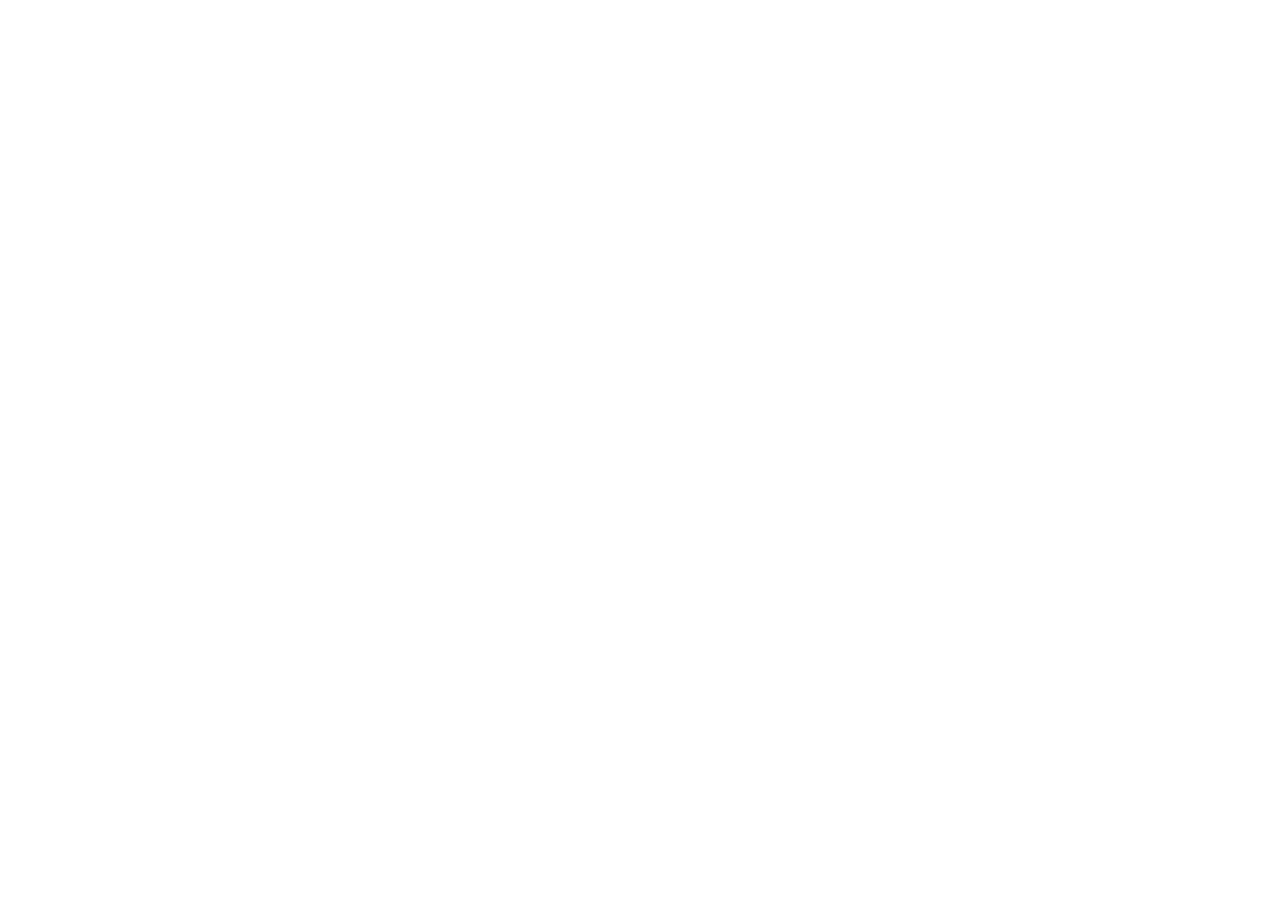
==== frontend-1-practice/index.html @ 8a83124d "Initial commit" ====
<!DOCTYPE html>
<html lang="ru">
  <head>
    <meta charset="UTF-8" />
    <meta name="viewport" content="width=device-width, initial-scale=1.0" />
    <title>Выбор даты и времени</title>
    <link rel="stylesheet" href="styles.css" />
  </head>
  <body>
    <!--
      ЗАДАНИЕ
      ========
      Сверстать страницу выбора даты и времени по своему макету.

      Пока это только вёрстка. Никакого JavaScript — ни кликов,
      ни переходов, ни выбора дня. Всё статично.

      Стили пишите в styles.css. Разметку — здесь.
    -->

    <div class="page">
      <!-- Начните отсюда. Разметьте шапку, основную область
           с календарём и слотами, подвал. -->
    </div>
  </body>
</html>
---- frontend-1-practice/styles.css ----
/* Стили страницы.
   Пишите здесь. */

* {
  margin: 0;
  padding: 0;
  box-sizing: border-box;
}

body {
  min-height: 100vh;
  font-family: sans-serif;
}
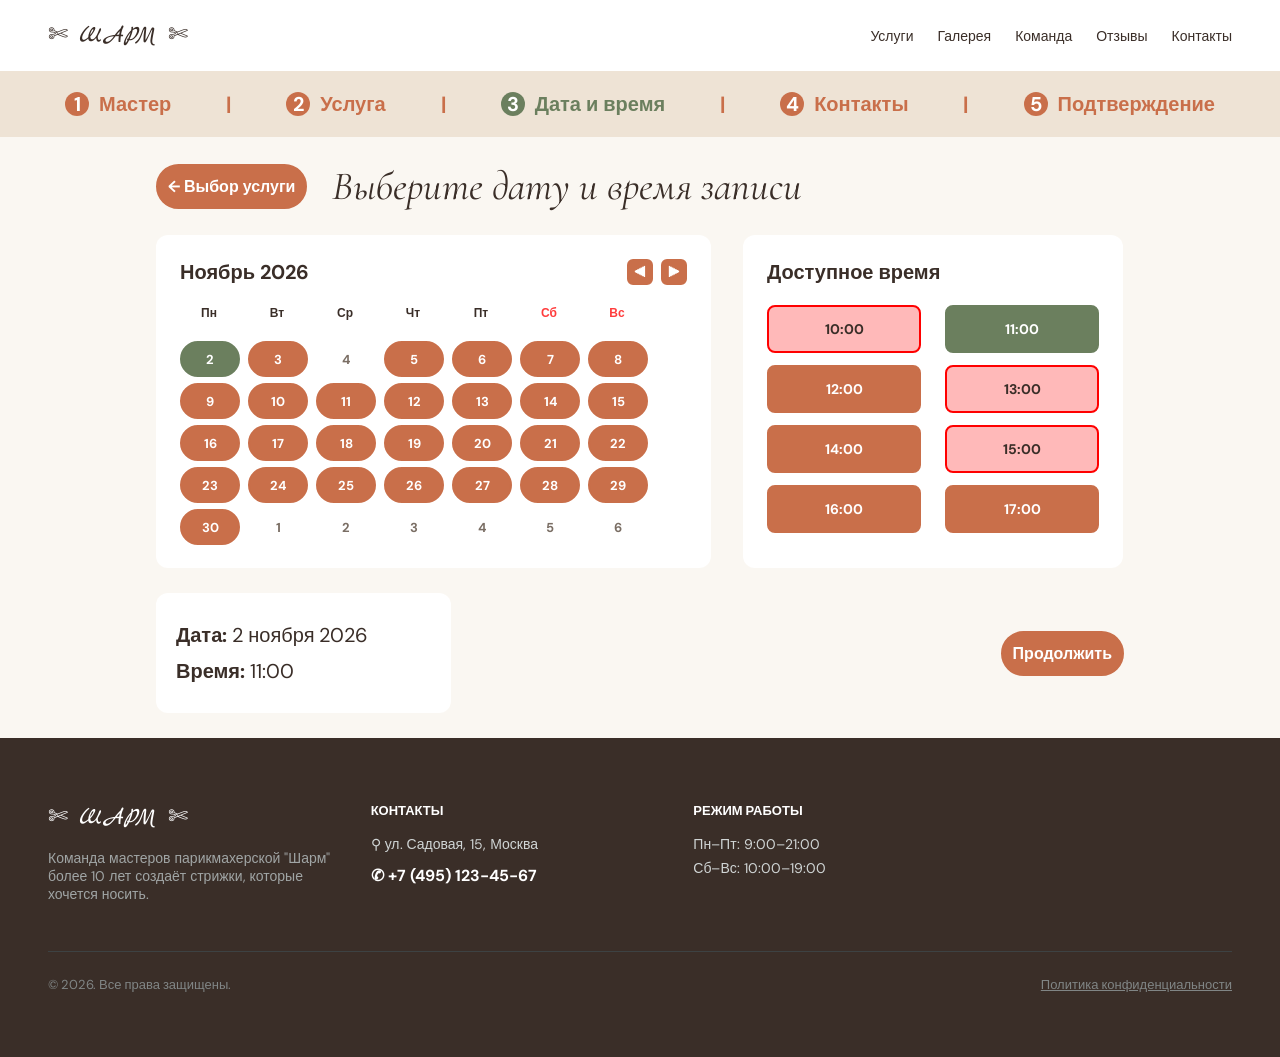
==== commit bfa29713: "Задание 1. HTML/CSS" ====
--- a/frontend-1-practice/index.html
+++ b/frontend-1-practice/index.html
@@ -5,22 +5,207 @@
     <meta name="viewport" content="width=device-width, initial-scale=1.0" />
     <title>Выбор даты и времени</title>
     <link rel="stylesheet" href="styles.css" />
+    <link rel="preconnect" href="https://fonts.googleapis.com">
+    <link rel="preconnect" href="https://fonts.gstatic.com" crossorigin>
+    <link href="https://fonts.googleapis.com/css2?family=Marck+Script&display=swap" rel="stylesheet">
+    <link rel="preconnect" href="https://fonts.googleapis.com">
+    <link rel="preconnect" href="https://fonts.gstatic.com" crossorigin>
+    <link href="https://fonts.googleapis.com/css2?family=DM+Sans:ital,opsz,wght@0,9..40,100..1000;1,9..40,100..1000&display=swap" rel="stylesheet">
+    <link rel="preconnect" href="https://fonts.googleapis.com">
+    <link rel="preconnect" href="https://fonts.gstatic.com" crossorigin>
+    <link href="https://fonts.googleapis.com/css2?family=Cormorant+Garamond:ital,wght@0,300..700;1,300..700&display=swap" rel="stylesheet">
   </head>
+
+
   <body>
-    <!--
-      ЗАДАНИЕ
-      ========
-      Сверстать страницу выбора даты и времени по своему макету.
-
-      Пока это только вёрстка. Никакого JavaScript — ни кликов,
-      ни переходов, ни выбора дня. Всё статично.
-
-      Стили пишите в styles.css. Разметку — здесь.
-    -->
-
     <div class="page">
-      <!-- Начните отсюда. Разметьте шапку, основную область
-           с календарём и слотами, подвал. -->
+      <header class="header">
+        <div class="logo">
+          <span class="logo-header">✄ ШАРМ ✄</span>
+        </div>
+        <nav class="links">
+          <div class="nav-item">
+            <a href="#">Услуги</a>
+          </div>
+          <div class="nav-item">
+            <a href="#">Галерея</a>
+          </div>
+          <div class="nav-item">
+            <a href="#">Команда</a>
+          </div>
+          <div class="nav-item">
+            <a href="#">Отзывы</a>
+          </div>
+          <div class="nav-item">
+            <a href="#">Контакты</a>
+          </div>
+        </nav>
+      </header>
+
+
+      <main class="main">
+        <div class="stages">
+          <div class="stage">
+            <span class="number-stage">1</span>
+            <span>Мастер</span>
+          </div>
+          <p>|</p>
+          <div class="stage">
+            <span class="number-stage">2</span>
+            <span>Услуга</span>
+          </div>
+          <p>|</p>
+          <div class="stage">
+            <span class="number-active-stage">3</span>
+            <span class="name-active-stage">Дата и время</span>
+          </div>
+          <p>|</p>
+          <div class="stage">
+            <span class="number-stage">4</span>
+            <span>Контакты</span>
+          </div>
+          <p>|</p>
+          <div class="stage">
+            <span class="number-stage">5</span>
+            <span>Подтверждение</span>
+          </div>
+        </div>
+        <div class="working-area">
+          <div class="info">
+            <div class="first-wa">
+              <a href="#" class="button-link">
+                <button class="system-button">← Выбор услуги</button>
+              </a>
+              <p class="header-wa">Выберите дату и время записи</p>
+            </div>
+            <div class="second-wa">
+              <div class="calendar">
+                <div class="calendar-header">
+                  <p class="name-month">Ноябрь 2026</p>
+                  <div class="month-buttons">
+                    <button class="button-arrow">⯇</button>
+                    <button class="button-arrow">⯈</button>
+                  </div>
+                </div>
+                <div class="name-days">
+                  <p class="day">Пн</p>
+                  <p class="day">Вт</p>
+                  <p class="day">Ср</p>
+                  <p class="day">Чт</p>
+                  <p class="day">Пт</p>
+                  <p class="day weekend">Сб</p>
+                  <p class="day weekend">Вс</p>
+                </div>
+                <div class="weeks">
+                  <div class="week">
+                    <button class="selected-day">2</button>
+                    <button class="active-day">3</button>
+                    <button class="inactive-day">4</button>
+                    <button class="active-day">5</button>
+                    <button class="active-day">6</button>
+                    <button class="active-day">7</button>
+                    <button class="active-day">8</button>
+                  </div>
+                  <div class="week">
+                    <button class="active-day">9</button>
+                    <button class="active-day">10</button>
+                    <button class="active-day">11</button>
+                    <button class="active-day">12</button>
+                    <button class="active-day">13</button>
+                    <button class="active-day">14</button>
+                    <button class="active-day">15</button>
+                  </div>
+                  <div class="week">
+                    <button class="active-day">16</button>
+                    <button class="active-day">17</button>
+                    <button class="active-day">18</button>
+                    <button class="active-day">19</button>
+                    <button class="active-day">20</button>
+                    <button class="active-day">21</button>
+                    <button class="active-day">22</button>
+                  </div>
+                  <div class="week">
+                    <button class="active-day">23</button>
+                    <button class="active-day">24</button>
+                    <button class="active-day">25</button>
+                    <button class="active-day">26</button>
+                    <button class="active-day">27</button>
+                    <button class="active-day">28</button>
+                    <button class="active-day">29</button>
+                  </div>
+                  <div class="week">
+                    <button class="active-day">30</button>
+                    <button class="inactive-day">1</button>
+                    <button class="inactive-day">2</button>
+                    <button class="inactive-day">3</button>
+                    <button class="inactive-day">4</button>
+                    <button class="inactive-day">5</button>
+                    <button class="inactive-day">6</button>
+                  </div>
+                </div>
+              </div>
+              <div class="time">
+                <p class="header-time">Доступное время</p>
+                <div class="lines-time">
+                  <div class="line-time">
+                    <button class="inactive-time">10:00</button>
+                    <button class="selected-time">11:00</button>
+                  </div>
+                  <div class="line-time">
+                    <button class="active-time">12:00</button>
+                    <button class="inactive-time">13:00</button>
+                  </div>
+                  <div class="line-time">
+                    <button class="active-time">14:00</button>
+                    <button class="inactive-time">15:00</button>
+                  </div>
+                  <div class="line-time">
+                    <button class="active-time">16:00</button>
+                    <button class="active-time">17:00</button>
+                  </div>
+                </div>
+              </div>
+            </div>
+            <div class="third-wa">
+              <div class="date-time">
+                <p><span class="header-date-time">Дата: </span>2 ноября 2026</p>
+                <p><span class="header-date-time">Время: </span>11:00</p>
+              </div>
+              <a href="#" class="button-link">
+                <button class="system-button">Продолжить</button>
+              </a>
+            </div>
+          </div>
+        </div>
+      </main>
+
+
+      <footer class="footer">
+        <div class="footer-top">
+          <div class="footer-top-left">
+            <span class="logo-footer">✄ ШАРМ ✄</span>
+            <p class="text-description">Команда мастеров парикмахерской "Шарм" более 10 лет создаёт стрижки, которые хочется носить.</p>
+          </div>
+          <div class="footer-top-middle">
+            <p class="header-footer-coloumn">Контакты</p>
+            <div class="contacts">
+              <a href="#" class="address">⚲ ул. Садовая, 15, Москва</a>
+              <a href="#" class="phone">✆ +7 (495) 123-45-67</a>
+            </div>
+          </div>
+          <div class="footer-top-right">
+            <p class="header-footer-coloumn">Режим работы</p>
+            <div class="operating-hours">
+              <p>Пн–Пт: 9:00–21:00</p>
+              <P>Сб–Вс: 10:00–19:00</p>
+            </div>
+          </div>
+        </div>
+        <div class="footer-bottom">
+          <p class="footer-bottom-left">© 2026. Все права защищены.</p>
+          <a href="#" class="footer-bottom-right">Политика конфиденциальности</a>
+        </div>
+      </footer>
     </div>
   </body>
 </html>
--- a/frontend-1-practice/styles.css
+++ b/frontend-1-practice/styles.css
@@ -1,6 +1,3 @@
-/* Стили страницы.
-   Пишите здесь. */
-
 * {
   margin: 0;
   padding: 0;
@@ -9,5 +6,503 @@
 
 body {
   min-height: 100vh;
-  font-family: sans-serif;
-}
+  font-family: 'DM Sans', sans-serif;
+  background-color: #3A2E28;
+  display: inline-block; 
+  min-width: 100%;
+}
+
+.page {
+  min-height: 100vh;
+}
+
+.header {
+  display: flex;
+  padding: 20px 48px;
+  justify-content: space-between;
+  align-items: center;
+  background-color: #FFFFFF;
+  color: #3A2E28;
+}
+
+.logo-header {
+  font-family: 'Marck Script';
+  font-size: 24px;
+  min-width: 158px;
+  white-space: nowrap;
+}
+
+.links {
+  display: flex;
+  gap: 24px;
+}
+
+.nav-item a {
+  color: #3A2E28;
+  text-decoration: none;
+  font-family: 'DM Sans', sans-serif;
+  font-size: 14px;
+}
+
+.main {
+  background-color: #FAF7F2;
+}
+
+.stages {
+  display: flex;
+  align-items: center;
+  flex-direction: row;
+  gap: 20px;
+  padding: 20px 30px;
+  justify-content: space-evenly;
+  background-color: #EEE3D5;
+  color: #C96F4A;
+  font-size: 20px;
+  font-weight: bold;
+  white-space: nowrap;
+}
+
+.stage {
+  display: flex;
+  align-items: center;
+  flex-direction: row;
+  gap: 10px;
+}
+
+.number-stage {
+  display: flex;
+  justify-content: center;
+  align-items: center;
+  width: 24px;
+  height: 24px;
+  background-color: #C96F4A;
+  color: #FFFFFF; 
+  border-radius: 50%;
+}
+
+.number-active-stage {
+  display: flex;
+  justify-content: center;
+  align-items: center;
+  width: 24px;
+  height: 24px;
+  background-color: #6B7F5E;
+  color: #FFFFFF; 
+  border-radius: 100px;
+}
+
+.name-active-stage {
+  color: #6B7F5E;
+}
+
+.working-area {
+  display: flex;
+  flex-direction: column;
+  align-items: center;
+}
+
+.info {
+  display: flex;
+  justify-content: space-between;
+  flex-direction: column;
+  align-items: flex-start;
+  padding: 25px;
+  gap: 25px;
+}
+
+.first-wa {
+  display: flex;
+  flex-direction: row;
+  justify-content: flex-start;
+  align-items: center;
+  gap: 25px;
+  white-space: nowrap;
+}
+
+.system-button {
+  display: flex;
+  justify-content: center;
+  align-items: center;
+  height: 45px;
+  background-color: #C96F4A;
+  border-radius: 100px;
+  padding: 10px;
+  border: 2px solid #C96F4A;
+  box-sizing: border-box;
+  cursor: pointer;
+  color: #FFFFFF; 
+  font-family: 'DM Sans', sans-serif;
+  font-size: 16px;
+  font-weight: bold;
+}
+
+.system-button:hover, .active-day:hover, .button-arrow:hover, .active-time:hover {
+  background-color: #FFAB88;
+}
+
+.system-button:active, .active-day:active, .button-arrow:active, .active-time:active {
+  background-color: #965337;
+}
+
+.button-link{
+  text-decoration: none;
+}
+
+.header-wa {
+  font-size: 40px;
+  font-family: 'Cormorant Garamond';
+  font-style: italic;
+  color: #3A2E28;
+}
+
+.second-wa {
+  width: 967px;
+  display: flex;
+  flex-direction: row;
+  align-items: center;
+  justify-content: space-between;
+  gap: 32px;
+}
+
+.calendar{
+  height: 333px;
+  width: 555px;
+  border-radius: 12px;
+  background-color: #FFFFFF;
+  padding: 24px;
+  display: flex;
+  flex-direction: column;
+  gap: 20px;
+}
+
+.calendar-header {
+  display: flex;
+  flex-direction: row;
+  align-items: center;
+  justify-content: space-between;
+}
+
+.name-month {
+  font-size: 20px;
+  color:#3A2E28;
+  font-weight: bold;
+}
+
+.month-buttons {
+  display: flex;
+  flex-direction: row;
+  align-items: center;
+  gap: 8px;
+}
+
+.button-arrow {
+  display: flex;
+  justify-content: center;
+  align-items: center;
+  height: 26px;
+  width: 26px;
+  background-color: #C96F4A;
+  border-radius: 6px;
+  border: 2px solid #C96F4A;
+  cursor: pointer;
+  color: #FFFFFF; 
+  font-family: 'DM Sans', sans-serif;
+  font-size: 13px;
+  font-weight: bold;
+}
+
+.name-days {
+  width: 507px;
+  display: flex;
+  flex-direction: row;
+  align-items: center;
+  justify-content: flex-start;
+  padding: 0px 11px;
+  gap: 32px;
+}
+
+.day {
+  width: 36px;
+  display: flex;
+  align-items: center;
+  justify-content: space-evenly;
+  color:#3A2E28;
+  font-size: 12px;
+  font-weight: bold;
+}
+
+.weekend {
+  color: #FF3C3C;
+}
+
+.weeks {
+    display: flex;
+    flex-direction: column;
+    align-items: flex-start;
+    gap: 6px;
+}
+
+.week {
+    display: flex;
+    align-items: center;
+    flex-direction: row;
+    gap: 8px;
+}
+
+.inactive-day {
+  display: flex;
+  justify-content: center;
+  align-items: center;
+  height: 36px;
+  width: 60px;
+  background-color: #FFFFFF;
+  border: 2px solid #FFFFFF;
+  cursor: not-allowed;
+  color: #7A6E64; 
+  font-family: 'DM Sans', sans-serif;
+  font-size: 13px;
+  font-weight: bold;
+}
+
+.active-day {
+  display: flex;
+  justify-content: center;
+  align-items: center;
+  height: 36px;
+  width: 60px;
+  background-color: #C96F4A;
+  border-radius: 100px;
+  border: 2px solid #C96F4A;
+  cursor: pointer;
+  color: #FFFFFF; 
+  font-family: 'DM Sans', sans-serif;
+  font-size: 13px;
+  font-weight: bold;
+}
+
+.selected-day {
+  display: flex;
+  justify-content: center;
+  align-items: center;
+  height: 36px;
+  width: 60px;
+  background-color: #6B7F5E;
+  border-radius: 100px;
+  border: 2px solid #6B7F5E;
+  color: #FFFFFF; 
+  font-family: 'DM Sans', sans-serif;
+  font-size: 13px;
+  font-weight: bold;
+}
+
+.time {
+  display: flex;
+  flex-direction: column;
+  align-items: flex-start;
+  gap: 20px;
+  height: 333px;
+  width: 380px;
+  background-color: #FFFFFF;
+  border-radius: 12px;
+  padding: 24px;
+  gap: 20px;
+}
+
+.lines-time {
+    display: flex;
+    flex-direction: column;
+    align-items: center;
+    gap: 12px;
+}
+
+.line-time {
+  display: flex;
+  flex-direction: row;
+  align-items: center;
+  gap: 24px;
+}
+
+.header-time {
+  color:#3A2E28;
+  font-size: 20px;
+  font-weight: bold;
+}
+
+.inactive-time {
+  display: flex;
+  justify-content: center;
+  align-items: center;
+  height: 48px;
+  width: 154px;
+  background-color: #FFB9B9;
+  border: 2px solid #FF0000;
+  border-radius: 8px;
+  cursor: not-allowed;
+  color: #3A2E28; 
+  font-family: 'DM Sans', sans-serif;
+  font-size: 14px;
+  font-weight: bold;
+}
+
+.active-time {
+  display: flex;
+  justify-content: center;
+  align-items: center;
+  height: 48px;
+  width: 154px;
+  background-color: #C96F4A;
+  border: 2px solid #C96F4A;
+  border-radius: 8px;
+  cursor: pointer;
+  color: #FFFFFF; 
+  font-family: 'DM Sans', sans-serif;
+  font-size: 14px;
+  font-weight: bold;
+}
+
+.selected-time {
+  display: flex;
+  justify-content: center;
+  align-items: center;
+  height: 48px;
+  width: 154px;
+  background-color: #6B7F5E;
+  border: 2px solid #6B7F5E;
+  border-radius: 8px;
+  color: #FFFFFF; 
+  font-family: 'DM Sans', sans-serif;
+  font-size: 14px;
+  font-weight: bold;
+}
+
+.third-wa {
+  width: 968px;
+  display: flex;
+  flex-direction: row;
+  align-items: center;
+  justify-content: space-between;
+}
+
+.date-time {
+  height: 120px;
+  width: 295px;
+  display: flex;
+  flex-direction: column;
+  align-items: flex-start;
+  justify-content: center;
+  gap: 10px;
+  background-color: #FFFFFF;
+  border-radius: 12px;
+  padding: 20px;
+  color: #3A2E28;
+  font-size: 20px;
+  white-space: nowrap;
+}
+
+.header-date-time {
+  font-weight: bold;
+}
+
+.footer {
+  background-color: #3A2E28;
+  padding: 64px 48px;
+  display: flex;
+  flex-direction: column;
+  gap: 48px;
+}
+
+.footer-top {
+  display: flex;
+  align-items: flex-start;
+  justify-content: flex-start;
+  gap: 40px;
+}
+
+.footer-top-left {
+  max-width: 282.67px;
+  display: flex;
+  flex-direction: column;
+  align-items: flex-start;
+  gap: 16px;
+  flex-shrink: 0;
+}
+
+.logo-footer{
+  color: #FFFFFF;
+  font-family: 'Marck Script';
+  font-size: 24px;
+  min-width: 158px;
+}
+
+.text-description {
+  color: #A0A5A5;
+  font-size: 14px;
+}
+
+.header-footer-coloumn {
+  color:#FFFFFF;
+  font-size: 13px;
+  font-weight: bold;
+  text-transform: uppercase;
+}
+
+.footer-top-middle {
+  display: flex;
+  flex-direction: column;
+  align-items: flex-start;
+  min-width: 282.67px;
+  gap: 16px;
+}
+
+.contacts {
+  display: flex;
+  flex-direction: column;
+  align-items: flex-start;
+  gap: 12px;
+}
+
+.address {
+  text-decoration: none;
+  color: #D0D5D5;
+  font-size: 14px;
+}
+
+.phone {
+  text-decoration: none;
+  color: #FFFFFF;
+  font-size: 16px;
+  font-weight: bold;
+}
+
+.footer-top-right {
+  display: flex;
+  flex-direction: column;
+  align-items: flex-start;
+  gap: 16px;
+  min-width: 282.67px;
+}
+
+.operating-hours {
+  display: flex;
+  flex-direction: column;
+  align-items: flex-start;
+  gap: 6px;
+  color: #D0D5D5;
+  font-size: 14px;
+}
+
+.footer-bottom {
+    display: flex;
+    justify-content: space-between;
+    align-items: center;
+    flex-direction: row;
+    padding-top: 24px;
+    border-top: 1px solid #3D4243;
+}
+
+.footer-bottom-left, .footer-bottom-right {
+  color: #808585;
+  font-size: 13px;
+  flex-shrink: 0;
+
+}
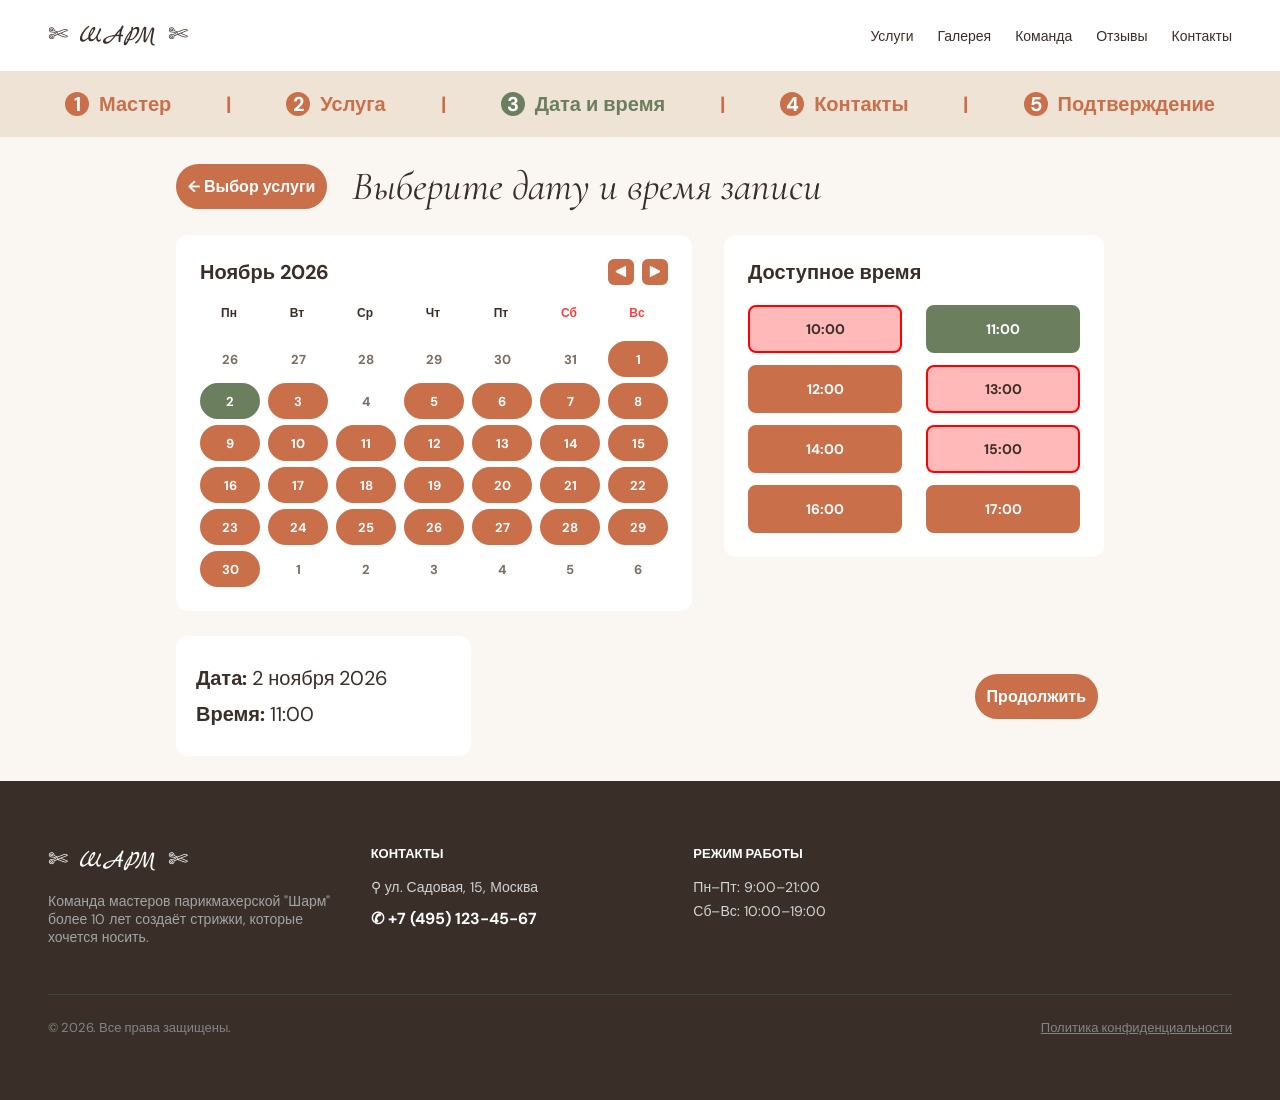
==== commit 0c3620f3: "Задание 1. HTML/CSS. Версия 2" ====
--- a/frontend-1-practice/index.html
+++ b/frontend-1-practice/index.html
@@ -73,15 +73,13 @@
         <div class="working-area">
           <div class="info">
             <div class="first-wa">
-              <a href="#" class="button-link">
-                <button class="system-button">← Выбор услуги</button>
-              </a>
-              <p class="header-wa">Выберите дату и время записи</p>
+              <button class="system-button">← Выбор услуги</button>
+              <h1 class="header-wa">Выберите дату и время записи</h1>
             </div>
             <div class="second-wa">
               <div class="calendar">
                 <div class="calendar-header">
-                  <p class="name-month">Ноябрь 2026</p>
+                  <h2 class="name-month">Ноябрь 2026</h2>
                   <div class="month-buttons">
                     <button class="button-arrow">⯇</button>
                     <button class="button-arrow">⯈</button>
@@ -98,70 +96,79 @@
                 </div>
                 <div class="weeks">
                   <div class="week">
-                    <button class="selected-day">2</button>
-                    <button class="active-day">3</button>
-                    <button class="inactive-day">4</button>
-                    <button class="active-day">5</button>
-                    <button class="active-day">6</button>
-                    <button class="active-day">7</button>
-                    <button class="active-day">8</button>
-                  </div>
-                  <div class="week">
-                    <button class="active-day">9</button>
-                    <button class="active-day">10</button>
-                    <button class="active-day">11</button>
-                    <button class="active-day">12</button>
-                    <button class="active-day">13</button>
-                    <button class="active-day">14</button>
-                    <button class="active-day">15</button>
-                  </div>
-                  <div class="week">
-                    <button class="active-day">16</button>
-                    <button class="active-day">17</button>
-                    <button class="active-day">18</button>
-                    <button class="active-day">19</button>
-                    <button class="active-day">20</button>
-                    <button class="active-day">21</button>
-                    <button class="active-day">22</button>
-                  </div>
-                  <div class="week">
-                    <button class="active-day">23</button>
-                    <button class="active-day">24</button>
-                    <button class="active-day">25</button>
-                    <button class="active-day">26</button>
-                    <button class="active-day">27</button>
-                    <button class="active-day">28</button>
-                    <button class="active-day">29</button>
-                  </div>
-                  <div class="week">
-                    <button class="active-day">30</button>
-                    <button class="inactive-day">1</button>
-                    <button class="inactive-day">2</button>
-                    <button class="inactive-day">3</button>
-                    <button class="inactive-day">4</button>
-                    <button class="inactive-day">5</button>
-                    <button class="inactive-day">6</button>
+                    <button class="button-day inactive-day" disabled>26</button>
+                    <button class="button-day inactive-day" disabled>27</button>
+                    <button class="button-day inactive-day" disabled>28</button>
+                    <button class="button-day inactive-day" disabled>29</button>
+                    <button class="button-day inactive-day" disabled>30</button>
+                    <button class="button-day inactive-day" disabled>31</button>
+                    <button class="button-day active-day">1</button>
+                  </div>
+                  <div class="week">
+                    <button class="button-day selected-day">2</button>
+                    <button class="button-day active-day">3</button>
+                    <button class="button-day inactive-day" disabled>4</button>
+                    <button class="button-day active-day">5</button>
+                    <button class="button-day active-day">6</button>
+                    <button class="button-day active-day">7</button>
+                    <button class="button-day active-day">8</button>
+                  </div>
+                  <div class="week">
+                    <button class="button-day active-day">9</button>
+                    <button class="button-day active-day">10</button>
+                    <button class="button-day active-day">11</button>
+                    <button class="button-day active-day">12</button>
+                    <button class="button-day active-day">13</button>
+                    <button class="button-day active-day">14</button>
+                    <button class="button-day active-day">15</button>
+                  </div>
+                  <div class="week">
+                    <button class="button-day active-day">16</button>
+                    <button class="button-day active-day">17</button>
+                    <button class="button-day active-day">18</button>
+                    <button class="button-day active-day">19</button>
+                    <button class="button-day active-day">20</button>
+                    <button class="button-day active-day">21</button>
+                    <button class="button-day active-day">22</button>
+                  </div>
+                  <div class="week">
+                    <button class="button-day active-day">23</button>
+                    <button class="button-day active-day">24</button>
+                    <button class="button-day active-day">25</button>
+                    <button class="button-day active-day">26</button>
+                    <button class="button-day active-day">27</button>
+                    <button class="button-day active-day">28</button>
+                    <button class="button-day active-day">29</button>
+                  </div>
+                  <div class="week">
+                    <button class="button-day active-day">30</button>
+                    <button class="button-day inactive-day" disabled>1</button>
+                    <button class="button-day inactive-day" disabled>2</button>
+                    <button class="button-day inactive-day" disabled>3</button>
+                    <button class="button-day inactive-day" disabled>4</button>
+                    <button class="button-day inactive-day" disabled>5</button>
+                    <button class="button-day inactive-day" disabled>6</button>
                   </div>
                 </div>
               </div>
               <div class="time">
-                <p class="header-time">Доступное время</p>
+                <h2 class="header-time">Доступное время</h2>
                 <div class="lines-time">
                   <div class="line-time">
-                    <button class="inactive-time">10:00</button>
-                    <button class="selected-time">11:00</button>
-                  </div>
-                  <div class="line-time">
-                    <button class="active-time">12:00</button>
-                    <button class="inactive-time">13:00</button>
-                  </div>
-                  <div class="line-time">
-                    <button class="active-time">14:00</button>
-                    <button class="inactive-time">15:00</button>
-                  </div>
-                  <div class="line-time">
-                    <button class="active-time">16:00</button>
-                    <button class="active-time">17:00</button>
+                    <button class="button-time inactive-time" disabled>10:00</button>
+                    <button class="button-time selected-time">11:00</button>
+                  </div>
+                  <div class="line-time">
+                    <button class="button-time active-time">12:00</button>
+                    <button class="button-time inactive-time" disabled>13:00</button>
+                  </div>
+                  <div class="line-time">
+                    <button class="button-time active-time">14:00</button>
+                    <button class="button-time inactive-time" disabled>15:00</button>
+                  </div>
+                  <div class="line-time">
+                    <button class="button-time active-time">16:00</button>
+                    <button class="button-time active-time">17:00</button>
                   </div>
                 </div>
               </div>
@@ -171,9 +178,7 @@
                 <p><span class="header-date-time">Дата: </span>2 ноября 2026</p>
                 <p><span class="header-date-time">Время: </span>11:00</p>
               </div>
-              <a href="#" class="button-link">
-                <button class="system-button">Продолжить</button>
-              </a>
+              <button class="system-button">Продолжить</button>
             </div>
           </div>
         </div>
@@ -197,7 +202,7 @@
             <p class="header-footer-coloumn">Режим работы</p>
             <div class="operating-hours">
               <p>Пн–Пт: 9:00–21:00</p>
-              <P>Сб–Вс: 10:00–19:00</p>
+              <p>Сб–Вс: 10:00–19:00</p>
             </div>
           </div>
         </div>
--- a/frontend-1-practice/styles.css
+++ b/frontend-1-practice/styles.css
@@ -7,13 +7,16 @@
 body {
   min-height: 100vh;
   font-family: 'DM Sans', sans-serif;
-  background-color: #3A2E28;
-  display: inline-block; 
-  min-width: 100%;
 }
 
 .page {
   min-height: 100vh;
+}
+
+h1, h2 {
+  margin: 0;
+  font-weight: inherit;
+  font-size: inherit;
 }
 
 .header {
@@ -34,6 +37,8 @@
 
 .links {
   display: flex;
+  flex-direction: row;
+  align-items: center;
   gap: 24px;
 }
 
@@ -144,8 +149,9 @@
   background-color: #965337;
 }
 
-.button-link{
-  text-decoration: none;
+.system-button:focus-visible, .active-day:focus-visible, .selected-day:focus-visible, .button-arrow:focus-visible, .active-time:focus-visible, .selected-time:focus-visible {
+  outline: 3px solid #6B7F5E;
+  outline-offset: 2px;
 }
 
 .header-wa {
@@ -156,23 +162,22 @@
 }
 
 .second-wa {
-  width: 967px;
-  display: flex;
-  flex-direction: row;
-  align-items: center;
+  display: flex;
+  flex-direction: row;
+  align-items: flex-start;
   justify-content: space-between;
   gap: 32px;
 }
 
 .calendar{
-  height: 333px;
-  width: 555px;
   border-radius: 12px;
   background-color: #FFFFFF;
   padding: 24px;
   display: flex;
   flex-direction: column;
   gap: 20px;
+  flex: 1;
+  min-width: 0;
 }
 
 .calendar-header {
@@ -212,7 +217,6 @@
 }
 
 .name-days {
-  width: 507px;
   display: flex;
   flex-direction: row;
   align-items: center;
@@ -236,63 +240,52 @@
 }
 
 .weeks {
-    display: flex;
-    flex-direction: column;
-    align-items: flex-start;
-    gap: 6px;
+  display: flex;
+  flex-direction: column;
+  align-items: flex-start;
+  gap: 6px;
 }
 
 .week {
-    display: flex;
-    align-items: center;
-    flex-direction: row;
-    gap: 8px;
-}
-
-.inactive-day {
+  display: flex;
+  align-items: center;
+  flex-direction: row;
+  gap: 8px;
+}
+
+.button-day {
   display: flex;
   justify-content: center;
   align-items: center;
   height: 36px;
   width: 60px;
+  font-family: 'DM Sans', sans-serif;
+  font-size: 13px;
+  font-weight: bold;
+}
+
+.inactive-day {
   background-color: #FFFFFF;
   border: 2px solid #FFFFFF;
   cursor: not-allowed;
   color: #7A6E64; 
-  font-family: 'DM Sans', sans-serif;
-  font-size: 13px;
-  font-weight: bold;
+
 }
 
 .active-day {
-  display: flex;
-  justify-content: center;
-  align-items: center;
-  height: 36px;
-  width: 60px;
   background-color: #C96F4A;
   border-radius: 100px;
   border: 2px solid #C96F4A;
   cursor: pointer;
   color: #FFFFFF; 
-  font-family: 'DM Sans', sans-serif;
-  font-size: 13px;
-  font-weight: bold;
 }
 
 .selected-day {
-  display: flex;
-  justify-content: center;
-  align-items: center;
-  height: 36px;
-  width: 60px;
   background-color: #6B7F5E;
   border-radius: 100px;
   border: 2px solid #6B7F5E;
-  color: #FFFFFF; 
-  font-family: 'DM Sans', sans-serif;
-  font-size: 13px;
-  font-weight: bold;
+  cursor: pointer;
+  color: #FFFFFF; 
 }
 
 .time {
@@ -300,8 +293,6 @@
   flex-direction: column;
   align-items: flex-start;
   gap: 20px;
-  height: 333px;
-  width: 380px;
   background-color: #FFFFFF;
   border-radius: 12px;
   padding: 24px;
@@ -309,10 +300,10 @@
 }
 
 .lines-time {
-    display: flex;
-    flex-direction: column;
-    align-items: center;
-    gap: 12px;
+  display: flex;
+  flex-direction: column;
+  align-items: center;
+  gap: 12px;
 }
 
 .line-time {
@@ -328,55 +319,40 @@
   font-weight: bold;
 }
 
-.inactive-time {
+.button-time {
   display: flex;
   justify-content: center;
   align-items: center;
   height: 48px;
   width: 154px;
+  border-radius: 8px;
+  font-family: 'DM Sans', sans-serif;
+  font-size: 14px;
+  font-weight: bold;
+}
+
+.inactive-time {
   background-color: #FFB9B9;
   border: 2px solid #FF0000;
-  border-radius: 8px;
   cursor: not-allowed;
   color: #3A2E28; 
-  font-family: 'DM Sans', sans-serif;
-  font-size: 14px;
-  font-weight: bold;
 }
 
 .active-time {
-  display: flex;
-  justify-content: center;
-  align-items: center;
-  height: 48px;
-  width: 154px;
   background-color: #C96F4A;
   border: 2px solid #C96F4A;
-  border-radius: 8px;
   cursor: pointer;
   color: #FFFFFF; 
-  font-family: 'DM Sans', sans-serif;
-  font-size: 14px;
-  font-weight: bold;
 }
 
 .selected-time {
-  display: flex;
-  justify-content: center;
-  align-items: center;
-  height: 48px;
-  width: 154px;
   background-color: #6B7F5E;
   border: 2px solid #6B7F5E;
-  border-radius: 8px;
-  color: #FFFFFF; 
-  font-family: 'DM Sans', sans-serif;
-  font-size: 14px;
-  font-weight: bold;
+  color: #FFFFFF; 
 }
 
 .third-wa {
-  width: 968px;
+  width: 922px;
   display: flex;
   flex-direction: row;
   align-items: center;
@@ -504,5 +480,133 @@
   color: #808585;
   font-size: 13px;
   flex-shrink: 0;
-
+}
+
+@media (max-width: 1024px) {
+  .stages {
+    flex-wrap: wrap;
+    justify-content: center;
+    font-size: 16px;
+    gap: 12px;
+  }
+  
+  .info {
+    display: flex;
+    flex-direction: column;
+    align-items: center;
+    padding: 25px;
+    gap: 25px;
+  }
+
+  .second-wa {
+    display: flex;
+    flex-direction: column;
+    align-items: center;
+    gap: 25px;
+  }
+
+  .third-wa {
+    display: flex;
+    flex-direction: column;
+    align-items: stretch;
+    width: auto;
+    gap: 25px;
+  }
+
+  .footer-top {
+    display: flex;
+    flex-direction: column;
+    align-items: flex-start;
+    gap: 24px;
+  }
+}
+
+@media (max-width: 768px) {
+  .stages > p {
+    display: none;
+  }
+
+  .header {
+    display: flex;
+    padding: 10px 14px;
+    flex-direction: column;
+    align-items: center;
+    gap: 12px;
+  }
+
+  .links {
+    flex-wrap: wrap;
+    justify-content: center;
+    font-size: 16px;
+    gap: 12px;
+  }
+
+  .first-wa {
+    display: flex;
+    flex-direction: column;
+    align-items: flex-start;
+    gap: 12px;
+    white-space: normal;
+  }
+
+  .header-wa {
+    font-size: 32px;
+  }
+
+  .info, .second-wa {
+    gap: 17px;
+  }
+
+  .calendar {
+    padding: 12px;
+    gap: 10px;
+  }
+
+  .name-days {
+    display: flex;
+    flex-direction: row;
+    align-items: center;
+    justify-content: flex-start;
+    padding: 0px;
+    gap: 3px;
+  }
+
+  .week {
+    gap: 6px;
+  }
+
+  .button-day {
+    width: 33px;
+    height: 33px;
+    font-size: 13px;
+  }
+
+  .time {
+    padding: 12px;
+  }
+
+  .button-time {
+    width: 125px;
+    height: 40px;
+  }
+
+  .line-time {
+    gap: 12px;
+  }
+
+  .date-time {
+    width: 100%;
+    height: auto;
+  }
+
+  .third-wa {
+    gap: 25px;
+  }
+
+  .footer-bottom {
+    display: flex;
+    flex-direction: column;
+    align-items: flex-start;
+    gap: 12px;
+  }
 }
